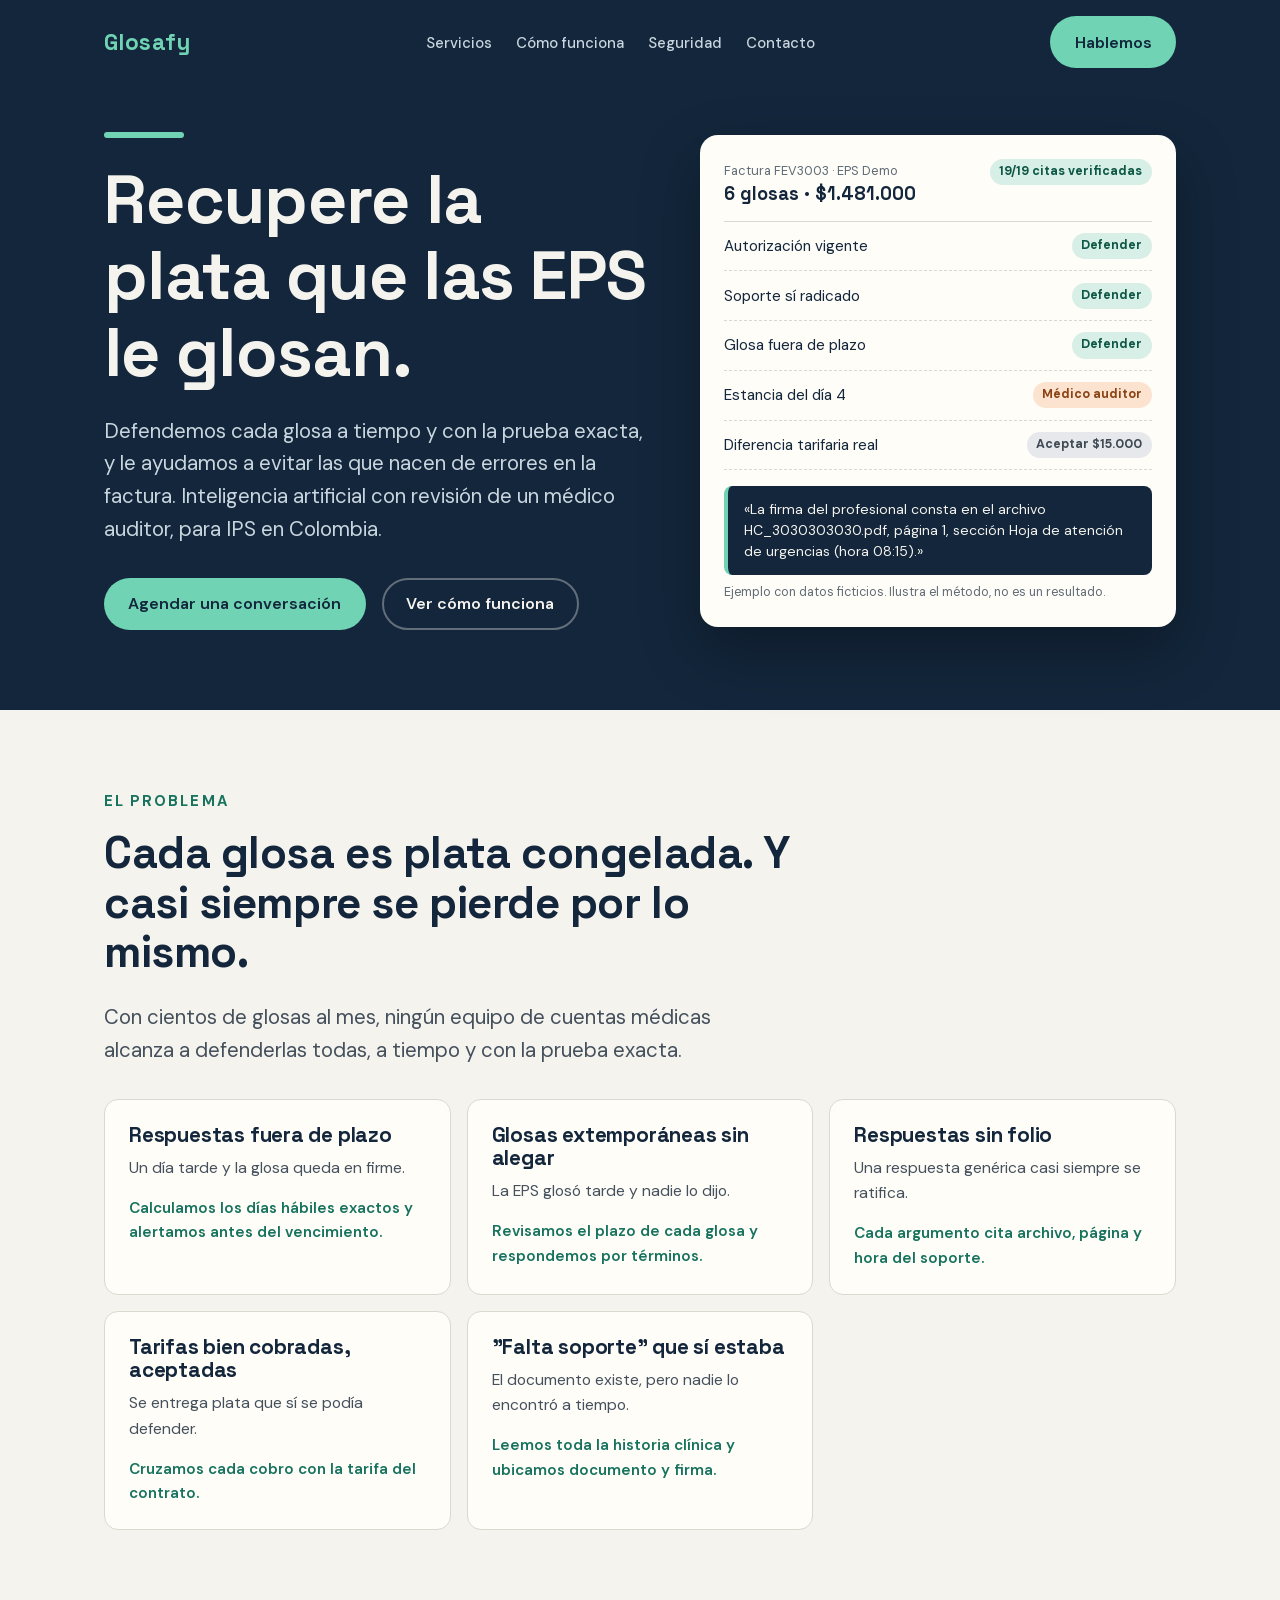
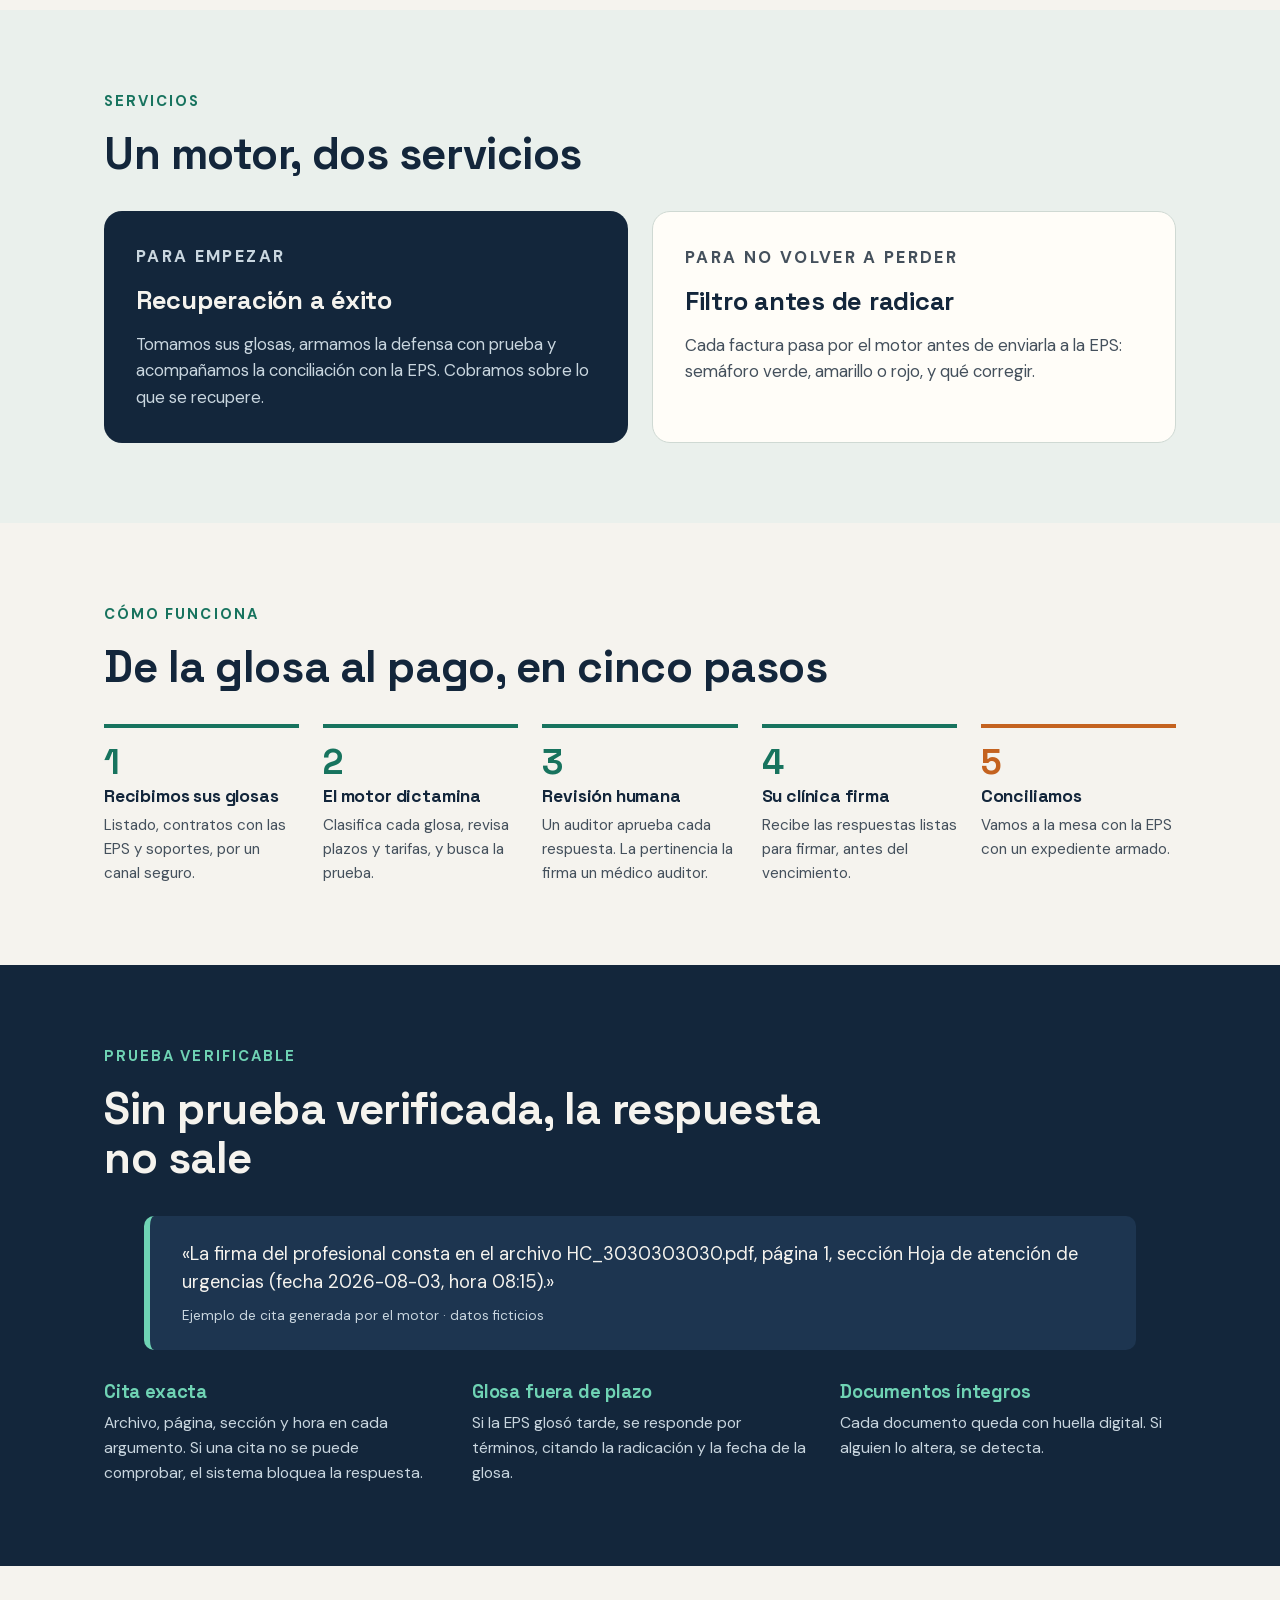
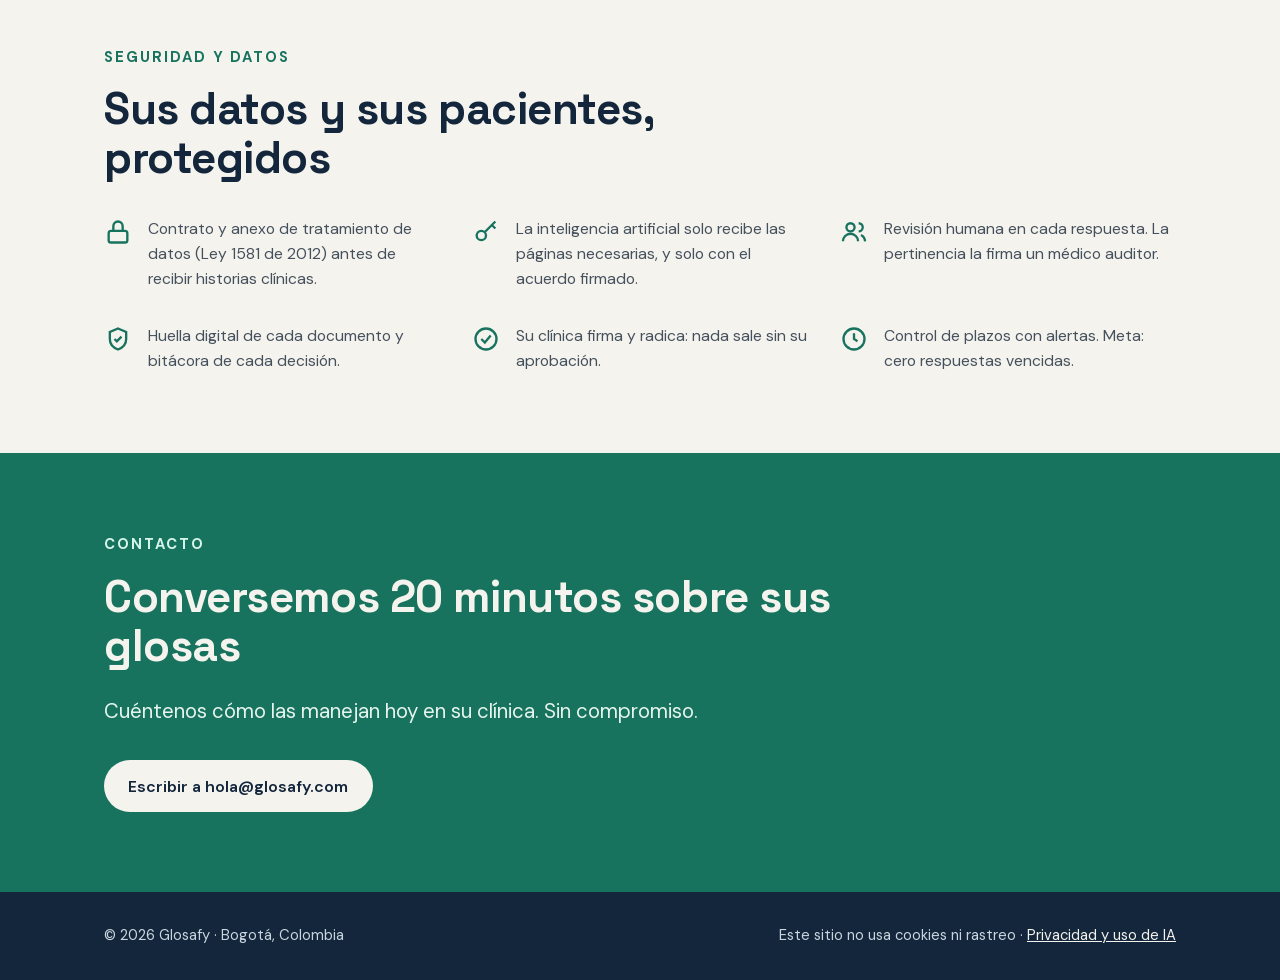
==== index.html @ 273a91f9 "Sitio web de Glosafy v1 Co-Authored-By: Claude Opus 5.5 <noreply@anthropic.com>" ====
<!doctype html>
<html lang="es-CO">
<head>
<meta charset="utf-8">
<meta name="viewport" content="width=device-width, initial-scale=1">
<meta http-equiv="Content-Security-Policy" content="default-src 'self'; img-src 'self' data:; font-src 'self'; style-src 'self'; script-src 'none'; object-src 'none'; base-uri 'self'; form-action 'none'">
<meta name="referrer" content="strict-origin-when-cross-origin">
<title>Glosafy · Recuperación y prevención de glosas para IPS</title>
<meta name="description" content="Glosafy ayuda a clínicas y hospitales de Colombia a defender sus glosas a tiempo y con prueba exacta, y a evitar las que nacen de errores en la factura. Inteligencia artificial con revisión de médico auditor.">
<meta property="og:title" content="Glosafy · Recupere la plata que las EPS le glosan">
<meta property="og:description" content="Auditoría de glosas con inteligencia artificial y médico auditor para IPS en Colombia.">
<meta property="og:type" content="website">
<meta property="og:url" content="https://glosafy.com/">
<meta property="og:locale" content="es_CO">
<link rel="canonical" href="https://glosafy.com/">
<link rel="icon" href="favicon.svg" type="image/svg+xml">
<link rel="preload" href="fonts/SpaceGrotesk-latin.woff2" as="font" type="font/woff2" crossorigin>
<link rel="stylesheet" href="styles.css">
</head>
<body>
<a class="skip" href="#contenido">Saltar al contenido</a>

<header class="site-header">
  <nav class="wrap nav" aria-label="Principal">
    <a class="logo" href="/" aria-label="Glosafy, inicio">Glosafy</a>
    <ul>
      <li><a href="#servicios">Servicios</a></li>
      <li><a href="#como-funciona">Cómo funciona</a></li>
      <li><a href="#seguridad">Seguridad</a></li>
      <li><a href="#contacto">Contacto</a></li>
    </ul>
    <a class="btn btn-primary" href="#contacto">Hablemos</a>
  </nav>
</header>

<main id="contenido">
  <section class="hero" aria-labelledby="titulo">
    <div class="wrap hero-grid">
      <div>
        <div class="bar" aria-hidden="true"></div>
        <h1 id="titulo">Recupere la plata que las EPS le glosan.</h1>
        <p class="lead">Defendemos cada glosa a tiempo y con la prueba exacta, y le ayudamos a evitar las que nacen de errores en la factura. Inteligencia artificial con revisión de un médico auditor, para IPS en Colombia.</p>
        <div class="hero-ctas">
          <a class="btn btn-primary" href="#contacto">Agendar una conversación</a>
          <a class="btn btn-ghost" href="#como-funciona">Ver cómo funciona</a>
        </div>
      </div>

      <figure class="card-demo" aria-label="Ejemplo ilustrativo de un dictamen de glosas, con datos ficticios">
        <header>
          <div>
            <div class="tag">Factura FEV3003 · EPS Demo</div>
            <div class="amount">6 glosas · $1.481.000</div>
          </div>
          <span class="chip chip-ok">19/19 citas verificadas</span>
        </header>
        <div class="demo-row"><span>Autorización vigente</span><span class="chip chip-ok">Defender</span></div>
        <div class="demo-row"><span>Soporte sí radicado</span><span class="chip chip-ok">Defender</span></div>
        <div class="demo-row"><span>Glosa fuera de plazo</span><span class="chip chip-ok">Defender</span></div>
        <div class="demo-row"><span>Estancia del día 4</span><span class="chip chip-med">Médico auditor</span></div>
        <div class="demo-row"><span>Diferencia tarifaria real</span><span class="chip chip-acc">Aceptar $15.000</span></div>
        <div class="cite">«La firma del profesional consta en el archivo HC_3030303030.pdf, página 1, sección Hoja de atención de urgencias (hora 08:15).»</div>
        <figcaption class="note">Ejemplo con datos ficticios. Ilustra el método, no es un resultado.</figcaption>
      </figure>
    </div>
  </section>

  <section aria-labelledby="problema">
    <div class="wrap">
      <p class="eyebrow">El problema</p>
      <h2 id="problema">Cada glosa es plata congelada. Y casi siempre se pierde por lo mismo.</h2>
      <p class="lead">Con cientos de glosas al mes, ningún equipo de cuentas médicas alcanza a defenderlas todas, a tiempo y con la prueba exacta.</p>
      <div class="fails">
        <article class="fail"><h3>Respuestas fuera de plazo</h3><p>Un día tarde y la glosa queda en firme.</p><p class="fix">Calculamos los días hábiles exactos y alertamos antes del vencimiento.</p></article>
        <article class="fail"><h3>Glosas extemporáneas sin alegar</h3><p>La EPS glosó tarde y nadie lo dijo.</p><p class="fix">Revisamos el plazo de cada glosa y respondemos por términos.</p></article>
        <article class="fail"><h3>Respuestas sin folio</h3><p>Una respuesta genérica casi siempre se ratifica.</p><p class="fix">Cada argumento cita archivo, página y hora del soporte.</p></article>
        <article class="fail"><h3>Tarifas bien cobradas, aceptadas</h3><p>Se entrega plata que sí se podía defender.</p><p class="fix">Cruzamos cada cobro con la tarifa del contrato.</p></article>
        <article class="fail"><h3>"Falta soporte" que sí estaba</h3><p>El documento existe, pero nadie lo encontró a tiempo.</p><p class="fix">Leemos toda la historia clínica y ubicamos documento y firma.</p></article>
      </div>
    </div>
  </section>

  <section class="mint" id="servicios" aria-labelledby="servicios-t">
    <div class="wrap">
      <p class="eyebrow">Servicios</p>
      <h2 id="servicios-t">Un motor, dos servicios</h2>
      <div class="services">
        <article class="service dark">
          <p class="eyebrow">Para empezar</p>
          <h3>Recuperación a éxito</h3>
          <p>Tomamos sus glosas, armamos la defensa con prueba y acompañamos la conciliación con la EPS. Cobramos sobre lo que se recupere.</p>
        </article>
        <article class="service light">
          <p class="eyebrow">Para no volver a perder</p>
          <h3>Filtro antes de radicar</h3>
          <p>Cada factura pasa por el motor antes de enviarla a la EPS: semáforo verde, amarillo o rojo, y qué corregir.</p>
        </article>
      </div>
    </div>
  </section>

  <section id="como-funciona" aria-labelledby="como-t">
    <div class="wrap">
      <p class="eyebrow">Cómo funciona</p>
      <h2 id="como-t">De la glosa al pago, en cinco pasos</h2>
      <ol class="steps">
        <li><h3>Recibimos sus glosas</h3><p>Listado, contratos con las EPS y soportes, por un canal seguro.</p></li>
        <li><h3>El motor dictamina</h3><p>Clasifica cada glosa, revisa plazos y tarifas, y busca la prueba.</p></li>
        <li><h3>Revisión humana</h3><p>Un auditor aprueba cada respuesta. La pertinencia la firma un médico auditor.</p></li>
        <li><h3>Su clínica firma</h3><p>Recibe las respuestas listas para firmar, antes del vencimiento.</p></li>
        <li><h3>Conciliamos</h3><p>Vamos a la mesa con la EPS con un expediente armado.</p></li>
      </ol>
    </div>
  </section>

  <section class="dark" aria-labelledby="prueba-t">
    <div class="wrap">
      <p class="eyebrow">Prueba verificable</p>
      <h2 id="prueba-t">Sin prueba verificada, la respuesta no sale</h2>
      <blockquote class="quote">«La firma del profesional consta en el archivo HC_3030303030.pdf, página 1, sección Hoja de atención de urgencias (fecha 2026-08-03, hora 08:15).»<small>Ejemplo de cita generada por el motor · datos ficticios</small></blockquote>
      <div class="proof-grid">
        <div><h3>Cita exacta</h3><p>Archivo, página, sección y hora en cada argumento. Si una cita no se puede comprobar, el sistema bloquea la respuesta.</p></div>
        <div><h3>Glosa fuera de plazo</h3><p>Si la EPS glosó tarde, se responde por términos, citando la radicación y la fecha de la glosa.</p></div>
        <div><h3>Documentos íntegros</h3><p>Cada documento queda con huella digital. Si alguien lo altera, se detecta.</p></div>
      </div>
    </div>
  </section>

  <section id="seguridad" aria-labelledby="seg-t">
    <div class="wrap">
      <p class="eyebrow">Seguridad y datos</p>
      <h2 id="seg-t">Sus datos y sus pacientes, protegidos</h2>
      <div class="trust">
        <div><svg viewBox="0 0 24 24" fill="none" stroke="currentColor" stroke-width="2" aria-hidden="true"><rect x="4" y="11" width="16" height="10" rx="2"/><path d="M8 11V7a4 4 0 0 1 8 0v4"/></svg><p>Contrato y anexo de tratamiento de datos (Ley 1581 de 2012) antes de recibir historias clínicas.</p></div>
        <div><svg viewBox="0 0 24 24" fill="none" stroke="currentColor" stroke-width="2" aria-hidden="true"><circle cx="8" cy="15" r="4"/><path d="M11 12l9-9M17 6l3 3"/></svg><p>La inteligencia artificial solo recibe las páginas necesarias, y solo con el acuerdo firmado.</p></div>
        <div><svg viewBox="0 0 24 24" fill="none" stroke="currentColor" stroke-width="2" aria-hidden="true"><circle cx="9" cy="8" r="3.5"/><path d="M2.5 20a6.5 6.5 0 0 1 13 0M16 4.5a3.5 3.5 0 0 1 0 7M18 14.5a6.5 6.5 0 0 1 3.5 5.5"/></svg><p>Revisión humana en cada respuesta. La pertinencia la firma un médico auditor.</p></div>
        <div><svg viewBox="0 0 24 24" fill="none" stroke="currentColor" stroke-width="2" aria-hidden="true"><path d="M12 3l7 3v6c0 4.5-3 7.5-7 9-4-1.5-7-4.5-7-9V6z"/><path d="M9 12l2 2 4-4"/></svg><p>Huella digital de cada documento y bitácora de cada decisión.</p></div>
        <div><svg viewBox="0 0 24 24" fill="none" stroke="currentColor" stroke-width="2" aria-hidden="true"><circle cx="12" cy="12" r="9"/><path d="M8 12l3 3 5-6"/></svg><p>Su clínica firma y radica: nada sale sin su aprobación.</p></div>
        <div><svg viewBox="0 0 24 24" fill="none" stroke="currentColor" stroke-width="2" aria-hidden="true"><circle cx="12" cy="12" r="9"/><path d="M12 7v5l3 2"/></svg><p>Control de plazos con alertas. Meta: cero respuestas vencidas.</p></div>
      </div>
    </div>
  </section>

  <section class="cta" id="contacto" aria-labelledby="contacto-t">
    <div class="wrap">
      <p class="eyebrow eyebrow-light">Contacto</p>
      <h2 id="contacto-t">Conversemos 20 minutos sobre sus glosas</h2>
      <p class="lead">Cuéntenos cómo las manejan hoy en su clínica. Sin compromiso.</p>
      <div class="cta-row">
        <a class="btn btn-primary" href="mailto:hola@glosafy.com?subject=Conversaci%C3%B3n%20sobre%20glosas">Escribir a hola@glosafy.com</a>
      </div>
    </div>
  </section>
</main>

<footer class="site-footer">
  <div class="wrap">
    <span>© 2026 Glosafy · Bogotá, Colombia</span>
    <span>Este sitio no usa cookies ni rastreo · <a href="privacidad.html">Privacidad y uso de IA</a></span>
  </div>
</footer>
</body>
</html>
---- styles.css ----
@font-face { font-family: "Space Grotesk"; src: url("fonts/SpaceGrotesk-latin.woff2") format("woff2"); font-weight: 500 700; font-display: swap; }
@font-face { font-family: "DM Sans"; src: url("fonts/DMSans-latin.woff2") format("woff2"); font-weight: 400 700; font-display: swap; }

:root {
  /* color */
  --navy: #13263B;
  --navy-2: #1D3550;
  --cream: #F5F3EE;
  --paper: #FFFDF8;
  --mint-bg: #EAF0EC;
  --teal: #17735E;
  --teal-dark: #126150;
  --mint: #6FD3B4;
  --orange: #C4621F;
  --text: #13263B;
  --text-2: #44505C;
  --text-muted: #5F6B76;
  --on-dark: #F5F3EE;
  --on-dark-2: #C9D6DF;
  --line: #DCD8CE;
  /* type */
  --font-display: "Space Grotesk", Arial, sans-serif;
  --font-body: "DM Sans", Arial, sans-serif;
  --fs-hero: clamp(2.4rem, 5.5vw, 4.25rem);
  --fs-h2: clamp(1.8rem, 3.6vw, 2.75rem);
  --fs-h3: 1.3rem;
  --fs-lead: clamp(1.1rem, 1.6vw, 1.3rem);
  --fs-body: 1.05rem;
  --fs-small: 0.92rem;
  /* space */
  --s-1: 0.5rem; --s-2: 1rem; --s-3: 1.5rem; --s-4: 2rem; --s-5: 3rem; --s-6: 5rem;
  --radius: 14px;
  --max: 1120px;
}

* { box-sizing: border-box; }
html { scroll-behavior: smooth; }
@media (prefers-reduced-motion: reduce) { html { scroll-behavior: auto; } }
body { margin: 0; font-family: var(--font-body); font-size: var(--fs-body); line-height: 1.6; color: var(--text); background: var(--cream); -webkit-font-smoothing: antialiased; }
h1, h2, h3 { font-family: var(--font-display); line-height: 1.12; margin: 0; letter-spacing: -0.01em; }
p { margin: 0; }
a { color: var(--teal); }
img, svg { max-width: 100%; }
:focus-visible { outline: 3px solid var(--mint); outline-offset: 3px; border-radius: 4px; }

.skip { position: absolute; left: -9999px; top: 0; background: var(--navy); color: var(--on-dark); padding: var(--s-1) var(--s-2); z-index: 10; }
.skip:focus { left: var(--s-2); top: var(--s-2); }

.wrap { width: 100%; max-width: var(--max); margin: 0 auto; padding: 0 var(--s-3); }
.eyebrow { font-size: var(--fs-small); font-weight: 700; letter-spacing: 0.14em; text-transform: uppercase; color: var(--teal); margin-bottom: var(--s-2); }
.dark .eyebrow { color: var(--mint); }
.lead { font-size: var(--fs-lead); color: var(--text-2); max-width: 40rem; }
section { padding: var(--s-6) 0; }
section h2 { font-size: var(--fs-h2); margin-bottom: var(--s-3); max-width: 46rem; }

/* buttons */
.btn { display: inline-flex; align-items: center; gap: 0.5rem; font: 600 1rem var(--font-body); text-decoration: none; padding: 0.85rem 1.4rem; border-radius: 999px; border: 2px solid transparent; transition: transform .15s ease, background .15s ease; }
.btn:hover { transform: translateY(-1px); }
.btn-primary { background: var(--mint); color: var(--navy); }
.btn-primary:hover { background: #8CE0C6; }
.btn-ghost { color: var(--on-dark); border-color: rgba(245,243,238,.35); }
.btn-ghost:hover { border-color: var(--on-dark); }
.btn-teal { background: var(--teal); color: var(--on-dark); }
.btn-teal:hover { background: var(--teal-dark); }

/* header */
.site-header { background: var(--navy); color: var(--on-dark); }
.nav { display: flex; align-items: center; justify-content: space-between; padding-top: var(--s-2); padding-bottom: var(--s-2); gap: var(--s-3); }
.logo { font: 700 1.4rem var(--font-display); color: var(--mint); text-decoration: none; letter-spacing: 0.02em; }
.nav ul { display: flex; gap: var(--s-3); list-style: none; margin: 0; padding: 0; }
.nav ul a { color: var(--on-dark-2); text-decoration: none; font-size: var(--fs-small); font-weight: 500; }
.nav ul a:hover { color: var(--on-dark); }
@media (max-width: 760px) { .nav ul { display: none; } }

/* hero */
.hero { background: var(--navy); color: var(--on-dark); padding: var(--s-5) 0 var(--s-6); }
.hero-grid { display: grid; grid-template-columns: 1.15fr 1fr; gap: var(--s-5); align-items: center; }
.hero h1 { font-size: var(--fs-hero); color: var(--on-dark); }
.hero .lead { color: var(--on-dark-2); margin-top: var(--s-3); }
.hero-ctas { display: flex; flex-wrap: wrap; gap: var(--s-2); margin-top: var(--s-4); }
.bar { width: 80px; height: 6px; border-radius: 3px; background: var(--mint); margin-bottom: var(--s-3); }
@media (max-width: 900px) { .hero-grid { grid-template-columns: 1fr; } }

/* product card (hero) */
.card-demo { background: var(--paper); color: var(--text); border-radius: 18px; padding: var(--s-3); box-shadow: 0 24px 60px rgba(0,0,0,.28); }
.card-demo header { display: flex; justify-content: space-between; align-items: baseline; gap: var(--s-2); border-bottom: 1px solid var(--line); padding-bottom: var(--s-2); }
.card-demo .tag { font-size: 0.8rem; color: var(--text-muted); }
.card-demo .amount { font: 700 1.15rem var(--font-display); }
.chip { display: inline-block; font-size: 0.78rem; font-weight: 700; padding: 0.2rem 0.6rem; border-radius: 999px; }
.chip-ok { background: #D7EFE6; color: #0E5745; }
.chip-med { background: #FBE3CF; color: #8A4314; }
.chip-acc { background: #E6E8EB; color: #3F4A55; }
.demo-row { display: flex; justify-content: space-between; align-items: center; gap: var(--s-2); padding: 0.7rem 0; border-bottom: 1px dashed var(--line); font-size: 0.95rem; }
.demo-row:last-of-type { border-bottom: none; }
.cite { margin-top: var(--s-2); background: var(--navy); color: var(--on-dark); border-left: 4px solid var(--mint); border-radius: 8px; padding: 0.8rem 1rem; font-size: 0.88rem; line-height: 1.5; }
.card-demo .note { font-size: 0.78rem; color: var(--text-muted); margin-top: var(--s-1); }

/* problem list */
.fails { display: grid; grid-template-columns: repeat(auto-fit, minmax(260px, 1fr)); gap: var(--s-2); margin-top: var(--s-4); }
.fail { background: var(--paper); border: 1px solid var(--line); border-radius: var(--radius); padding: var(--s-3); }
.fail h3 { font-size: var(--fs-h3); margin-bottom: var(--s-1); }
.fail p { color: var(--text-2); font-size: 0.98rem; }
.fail .fix { margin-top: var(--s-2); color: var(--teal); font-weight: 600; font-size: 0.95rem; }

/* services */
.mint { background: var(--mint-bg); }
.services { display: grid; grid-template-columns: 1fr 1fr; gap: var(--s-3); margin-top: var(--s-4); }
.service { border-radius: 18px; padding: var(--s-4); }
.service h3 { font-size: 1.6rem; margin-bottom: var(--s-2); }
.service p { font-size: 1.05rem; }
.service.dark { background: var(--navy); color: var(--on-dark); }
.service.dark p { color: var(--on-dark-2); }
.service.light { background: var(--paper); border: 1px solid #CFD9D3; }
.service.light p { color: var(--text-2); }
@media (max-width: 760px) { .services { grid-template-columns: 1fr; } }

/* steps */
.steps { list-style: none; padding: 0; margin: var(--s-4) 0 0; display: grid; grid-template-columns: repeat(5, 1fr); gap: var(--s-3); counter-reset: s; }
.steps li { border-top: 4px solid var(--teal); padding-top: var(--s-2); counter-increment: s; }
.steps li::before { content: counter(s); display: block; font: 700 2.2rem var(--font-display); color: var(--teal); line-height: 1; margin-bottom: var(--s-1); }
.steps li:last-child { border-color: var(--orange); }
.steps li:last-child::before { color: var(--orange); }
.steps h3 { font-size: 1.1rem; margin-bottom: 0.35rem; }
.steps p { color: var(--text-2); font-size: 0.95rem; }
@media (max-width: 900px) { .steps { grid-template-columns: 1fr 1fr; } }
@media (max-width: 520px) { .steps { grid-template-columns: 1fr; } }

/* proof */
.dark { background: var(--navy); color: var(--on-dark); }
.dark h2 { color: var(--on-dark); }
.dark .lead { color: var(--on-dark-2); }
.quote { background: var(--navy-2); border-left: 6px solid var(--mint); border-radius: 10px; padding: var(--s-3) var(--s-4); font-size: 1.15rem; line-height: 1.55; margin-top: var(--s-4); }
.quote small { display: block; color: var(--on-dark-2); font-size: 0.85rem; margin-top: var(--s-1); }
.proof-grid { display: grid; grid-template-columns: repeat(3, 1fr); gap: var(--s-4); margin-top: var(--s-4); }
.proof-grid h3 { color: var(--mint); font-size: 1.15rem; margin-bottom: var(--s-1); }
.proof-grid p { color: var(--on-dark-2); font-size: 0.98rem; }
@media (max-width: 760px) { .proof-grid { grid-template-columns: 1fr; } }

/* trust */
.trust { display: grid; grid-template-columns: repeat(3, 1fr); gap: var(--s-4); margin-top: var(--s-4); }
.trust div { display: flex; gap: var(--s-2); align-items: flex-start; }
.trust svg { flex: none; width: 28px; height: 28px; color: var(--teal); margin-top: 2px; }
.trust p { color: var(--text-2); font-size: 0.98rem; }
@media (max-width: 900px) { .trust { grid-template-columns: 1fr 1fr; } }
@media (max-width: 560px) { .trust { grid-template-columns: 1fr; } }

/* cta */
.cta { background: var(--teal); color: var(--on-dark); text-align: left; }
.cta h2 { color: var(--on-dark); }
.cta .lead { color: #E6F4EE; }
.cta .btn-primary { background: var(--cream); }
.cta .btn-ghost { border-color: rgba(245,243,238,.5); }
.cta-row { display: flex; flex-wrap: wrap; gap: var(--s-2); margin-top: var(--s-4); }

/* footer */
.site-footer { background: var(--navy); color: var(--on-dark-2); padding: var(--s-4) 0; font-size: var(--fs-small); }
.site-footer .wrap { display: flex; flex-wrap: wrap; justify-content: space-between; gap: var(--s-2); }
.site-footer a { color: var(--on-dark); }

/* legal page */
.legal { padding: var(--s-5) 0; }
.legal h1 { font-size: var(--fs-h2); margin-bottom: var(--s-3); }
.legal h2 { font-size: 1.3rem; margin: var(--s-4) 0 var(--s-1); }
.legal p, .legal li { color: var(--text-2); max-width: 46rem; }
.legal p + p { margin-top: var(--s-1); }
.eyebrow-light { color: #D6F5EA; }
.chip { white-space: nowrap; }
.card-demo { margin: 0; }
.hero-grid > * { min-width: 0; }
.cite { overflow-wrap: anywhere; }
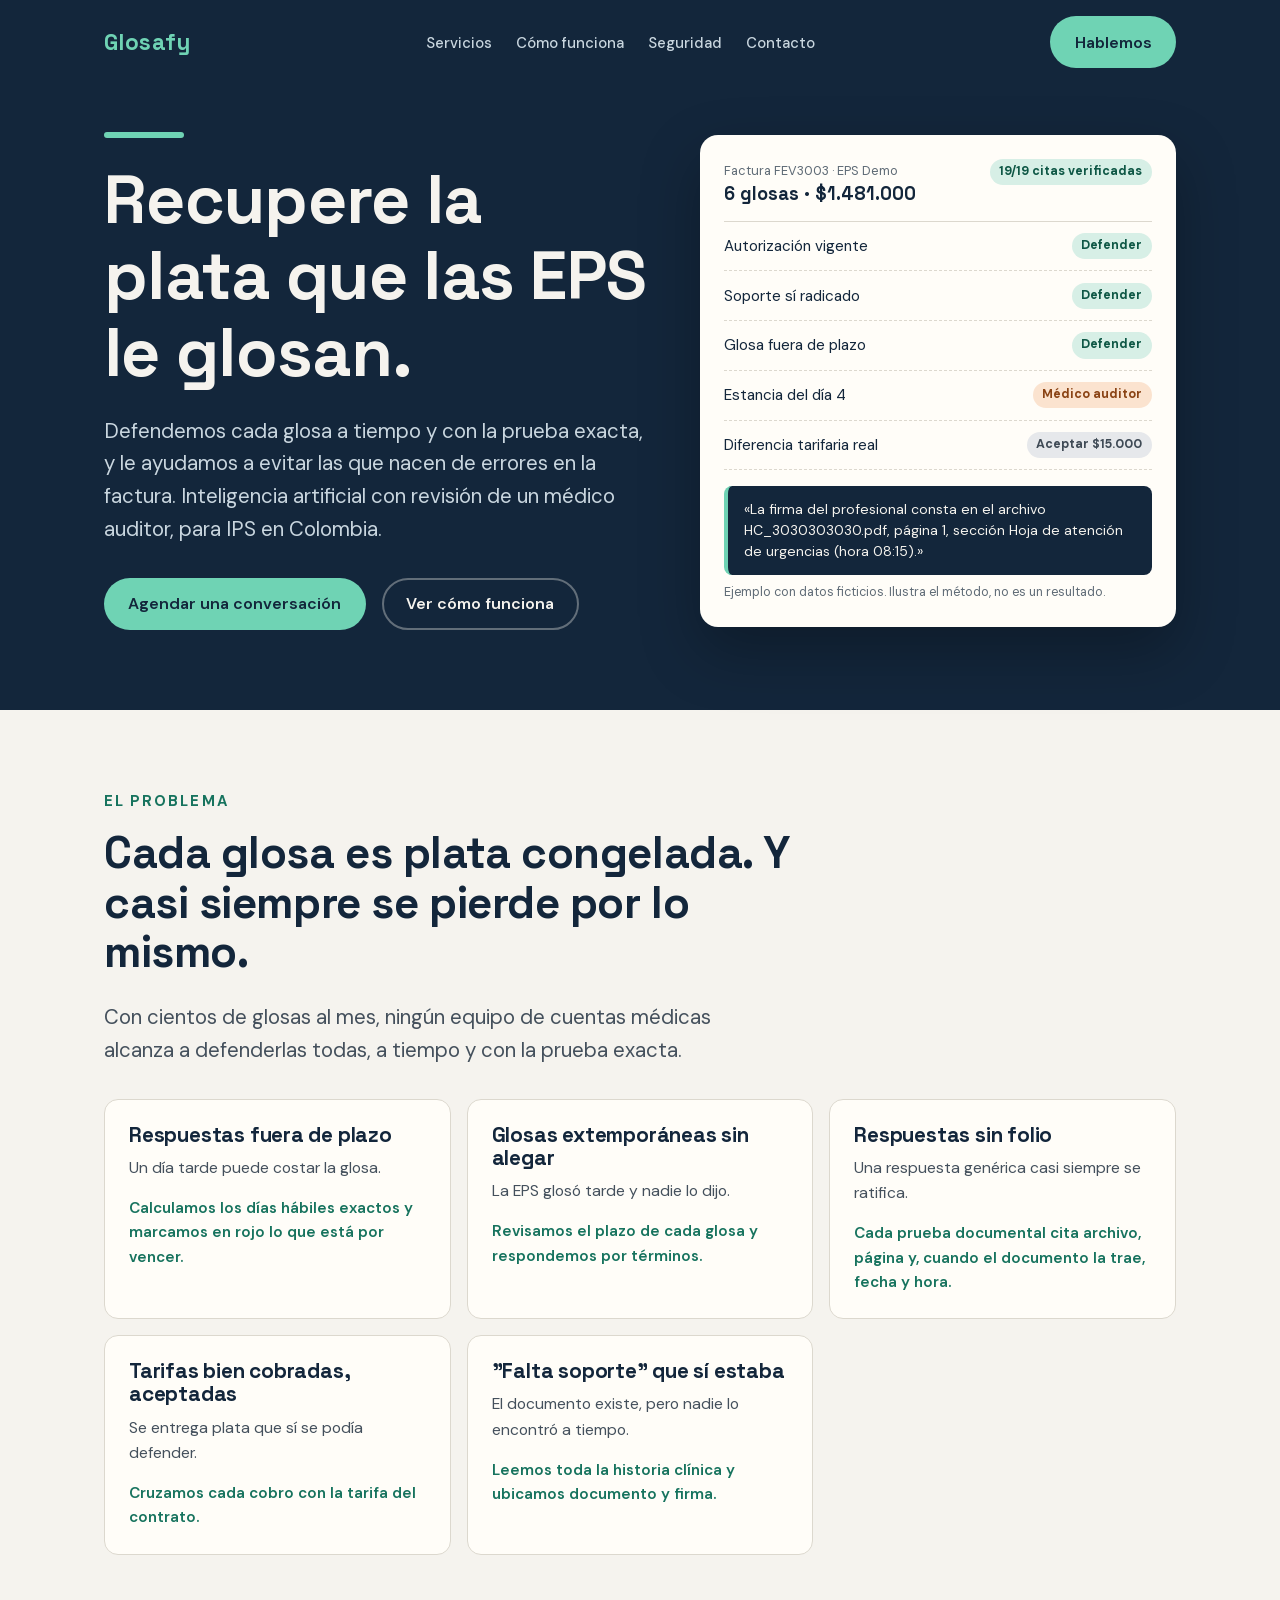
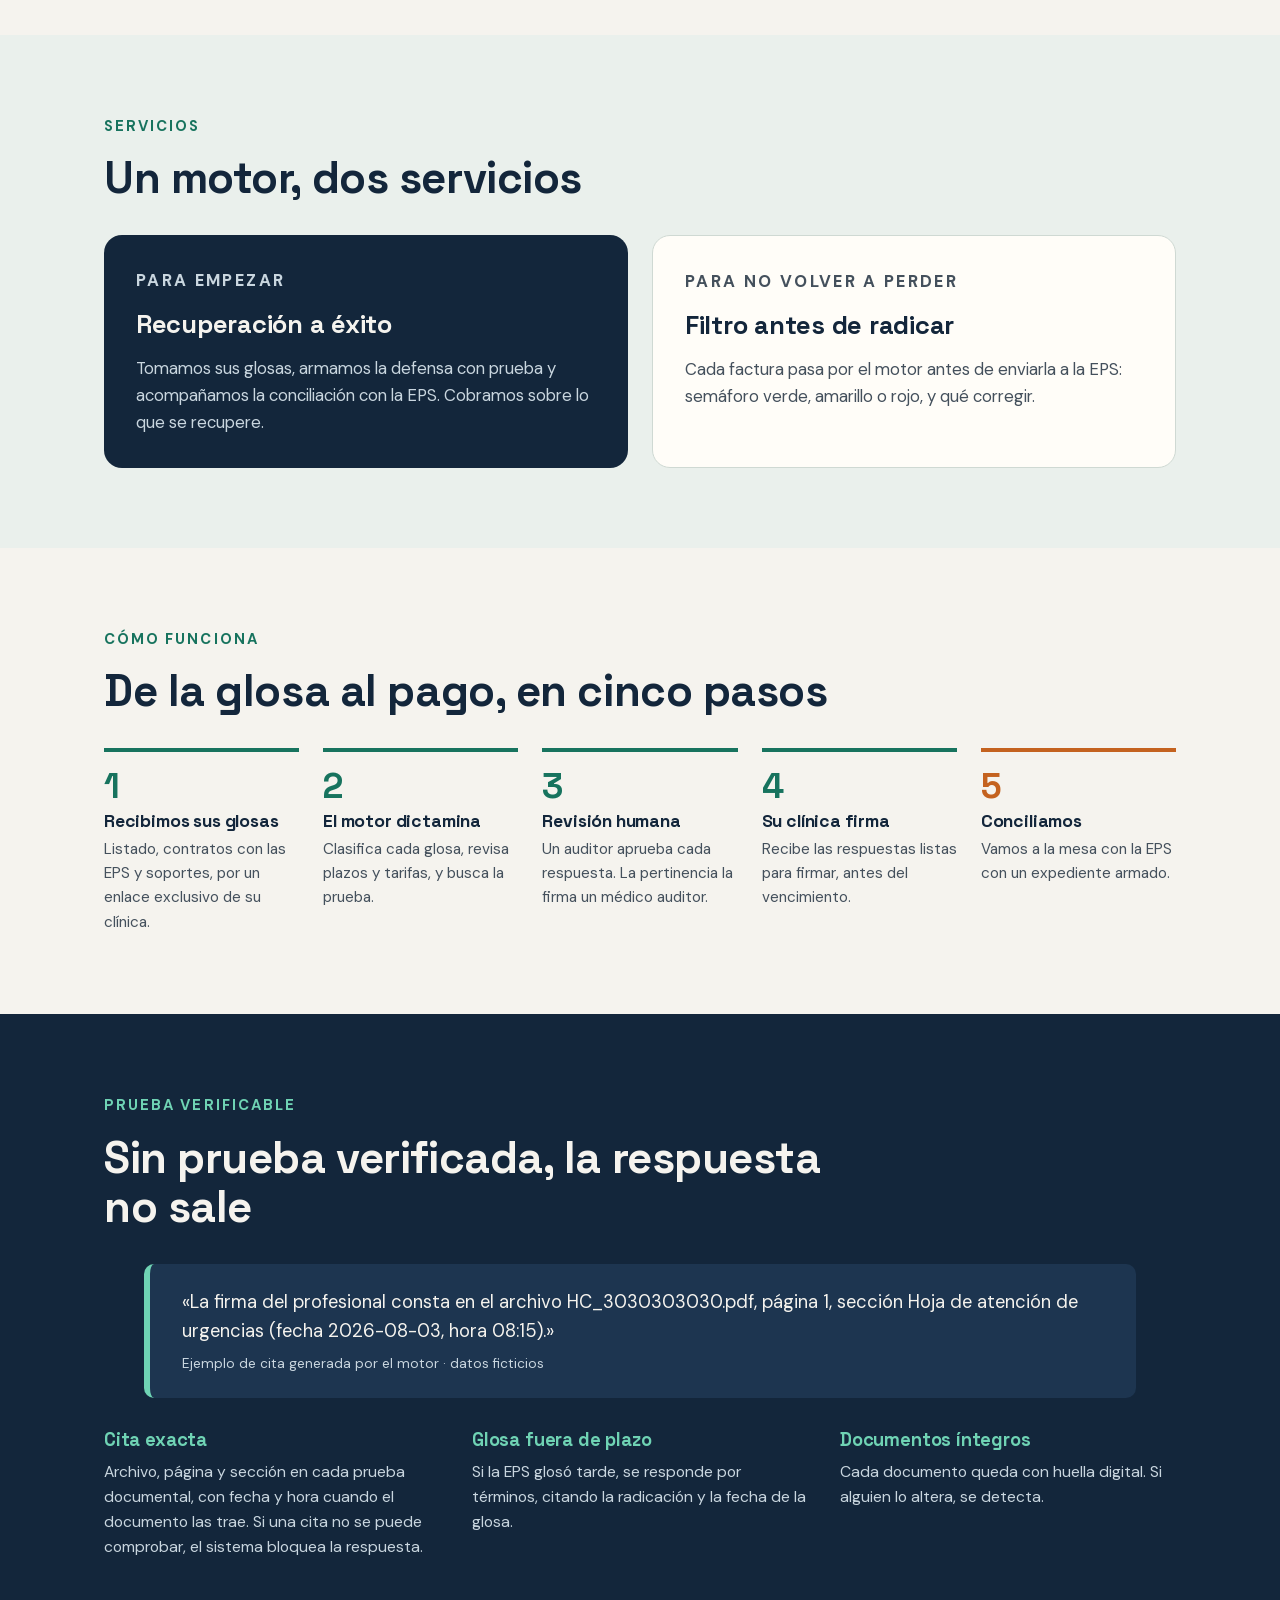
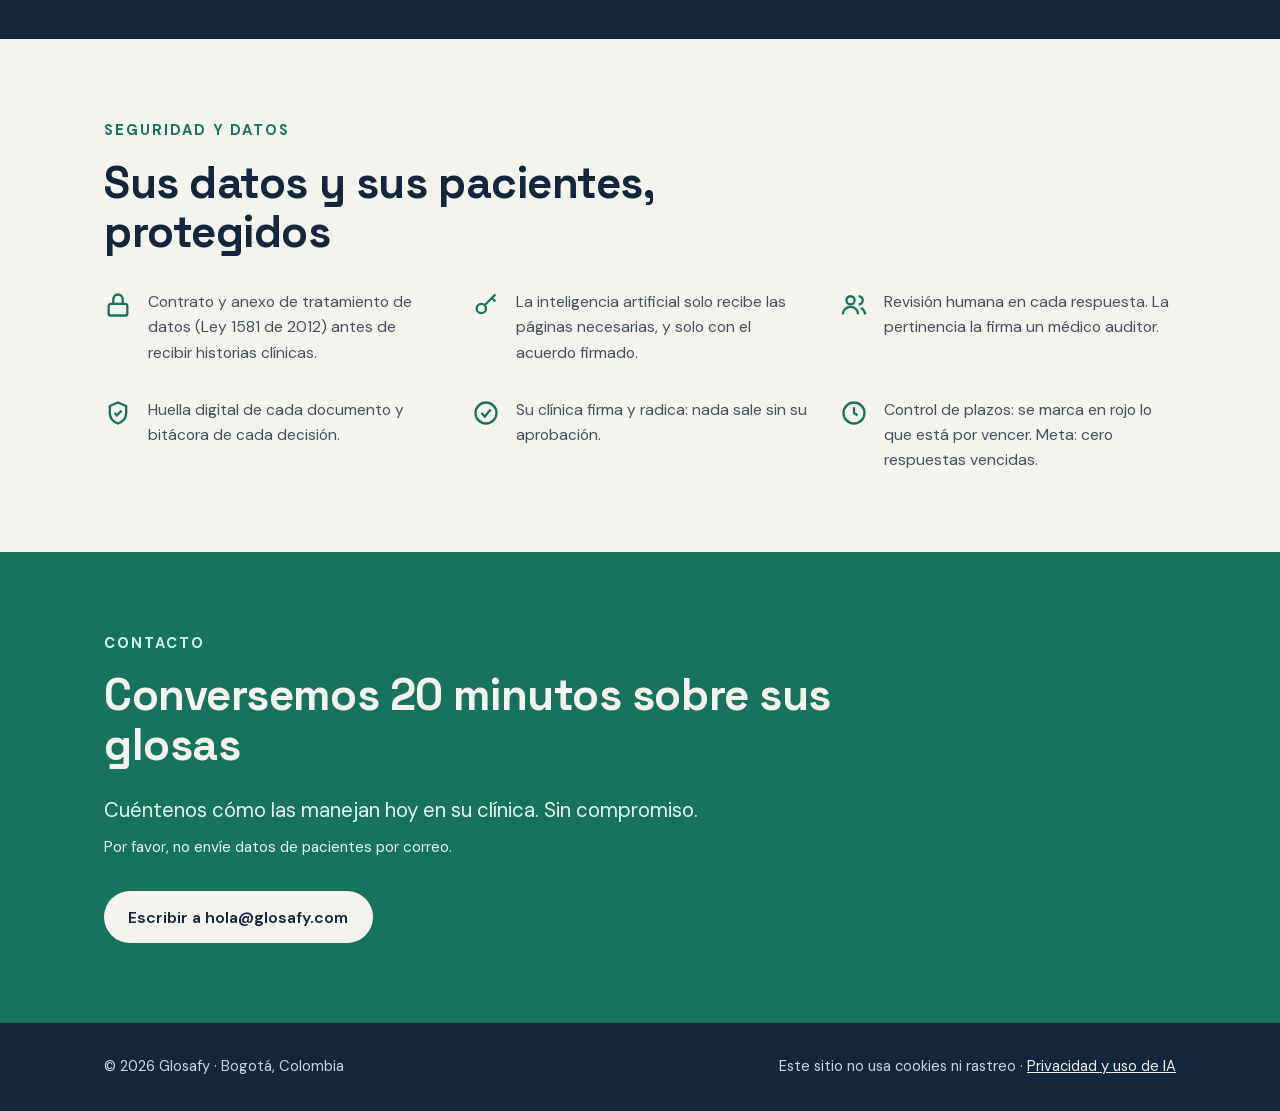
==== commit f592b537: "Ajustes de texto según revisión técnica de Pipe (2026-10-11) Co-Authored-By: Claude Opus 5.5 <norepl" ====
--- a/index.html
+++ b/index.html
@@ -71,9 +71,9 @@
       <h2 id="problema">Cada glosa es plata congelada. Y casi siempre se pierde por lo mismo.</h2>
       <p class="lead">Con cientos de glosas al mes, ningún equipo de cuentas médicas alcanza a defenderlas todas, a tiempo y con la prueba exacta.</p>
       <div class="fails">
-        <article class="fail"><h3>Respuestas fuera de plazo</h3><p>Un día tarde y la glosa queda en firme.</p><p class="fix">Calculamos los días hábiles exactos y alertamos antes del vencimiento.</p></article>
+        <article class="fail"><h3>Respuestas fuera de plazo</h3><p>Un día tarde puede costar la glosa.</p><p class="fix">Calculamos los días hábiles exactos y marcamos en rojo lo que está por vencer.</p></article>
         <article class="fail"><h3>Glosas extemporáneas sin alegar</h3><p>La EPS glosó tarde y nadie lo dijo.</p><p class="fix">Revisamos el plazo de cada glosa y respondemos por términos.</p></article>
-        <article class="fail"><h3>Respuestas sin folio</h3><p>Una respuesta genérica casi siempre se ratifica.</p><p class="fix">Cada argumento cita archivo, página y hora del soporte.</p></article>
+        <article class="fail"><h3>Respuestas sin folio</h3><p>Una respuesta genérica casi siempre se ratifica.</p><p class="fix">Cada prueba documental cita archivo, página y, cuando el documento la trae, fecha y hora.</p></article>
         <article class="fail"><h3>Tarifas bien cobradas, aceptadas</h3><p>Se entrega plata que sí se podía defender.</p><p class="fix">Cruzamos cada cobro con la tarifa del contrato.</p></article>
         <article class="fail"><h3>"Falta soporte" que sí estaba</h3><p>El documento existe, pero nadie lo encontró a tiempo.</p><p class="fix">Leemos toda la historia clínica y ubicamos documento y firma.</p></article>
       </div>
@@ -104,7 +104,7 @@
       <p class="eyebrow">Cómo funciona</p>
       <h2 id="como-t">De la glosa al pago, en cinco pasos</h2>
       <ol class="steps">
-        <li><h3>Recibimos sus glosas</h3><p>Listado, contratos con las EPS y soportes, por un canal seguro.</p></li>
+        <li><h3>Recibimos sus glosas</h3><p>Listado, contratos con las EPS y soportes, por un enlace exclusivo de su clínica.</p></li>
         <li><h3>El motor dictamina</h3><p>Clasifica cada glosa, revisa plazos y tarifas, y busca la prueba.</p></li>
         <li><h3>Revisión humana</h3><p>Un auditor aprueba cada respuesta. La pertinencia la firma un médico auditor.</p></li>
         <li><h3>Su clínica firma</h3><p>Recibe las respuestas listas para firmar, antes del vencimiento.</p></li>
@@ -119,7 +119,7 @@
       <h2 id="prueba-t">Sin prueba verificada, la respuesta no sale</h2>
       <blockquote class="quote">«La firma del profesional consta en el archivo HC_3030303030.pdf, página 1, sección Hoja de atención de urgencias (fecha 2026-08-03, hora 08:15).»<small>Ejemplo de cita generada por el motor · datos ficticios</small></blockquote>
       <div class="proof-grid">
-        <div><h3>Cita exacta</h3><p>Archivo, página, sección y hora en cada argumento. Si una cita no se puede comprobar, el sistema bloquea la respuesta.</p></div>
+        <div><h3>Cita exacta</h3><p>Archivo, página y sección en cada prueba documental, con fecha y hora cuando el documento las trae. Si una cita no se puede comprobar, el sistema bloquea la respuesta.</p></div>
         <div><h3>Glosa fuera de plazo</h3><p>Si la EPS glosó tarde, se responde por términos, citando la radicación y la fecha de la glosa.</p></div>
         <div><h3>Documentos íntegros</h3><p>Cada documento queda con huella digital. Si alguien lo altera, se detecta.</p></div>
       </div>
@@ -136,7 +136,7 @@
         <div><svg viewBox="0 0 24 24" fill="none" stroke="currentColor" stroke-width="2" aria-hidden="true"><circle cx="9" cy="8" r="3.5"/><path d="M2.5 20a6.5 6.5 0 0 1 13 0M16 4.5a3.5 3.5 0 0 1 0 7M18 14.5a6.5 6.5 0 0 1 3.5 5.5"/></svg><p>Revisión humana en cada respuesta. La pertinencia la firma un médico auditor.</p></div>
         <div><svg viewBox="0 0 24 24" fill="none" stroke="currentColor" stroke-width="2" aria-hidden="true"><path d="M12 3l7 3v6c0 4.5-3 7.5-7 9-4-1.5-7-4.5-7-9V6z"/><path d="M9 12l2 2 4-4"/></svg><p>Huella digital de cada documento y bitácora de cada decisión.</p></div>
         <div><svg viewBox="0 0 24 24" fill="none" stroke="currentColor" stroke-width="2" aria-hidden="true"><circle cx="12" cy="12" r="9"/><path d="M8 12l3 3 5-6"/></svg><p>Su clínica firma y radica: nada sale sin su aprobación.</p></div>
-        <div><svg viewBox="0 0 24 24" fill="none" stroke="currentColor" stroke-width="2" aria-hidden="true"><circle cx="12" cy="12" r="9"/><path d="M12 7v5l3 2"/></svg><p>Control de plazos con alertas. Meta: cero respuestas vencidas.</p></div>
+        <div><svg viewBox="0 0 24 24" fill="none" stroke="currentColor" stroke-width="2" aria-hidden="true"><circle cx="12" cy="12" r="9"/><path d="M12 7v5l3 2"/></svg><p>Control de plazos: se marca en rojo lo que está por vencer. Meta: cero respuestas vencidas.</p></div>
       </div>
     </div>
   </section>
@@ -146,6 +146,7 @@
       <p class="eyebrow eyebrow-light">Contacto</p>
       <h2 id="contacto-t">Conversemos 20 minutos sobre sus glosas</h2>
       <p class="lead">Cuéntenos cómo las manejan hoy en su clínica. Sin compromiso.</p>
+      <p class="lead small-note">Por favor, no envíe datos de pacientes por correo.</p>
       <div class="cta-row">
         <a class="btn btn-primary" href="mailto:hola@glosafy.com?subject=Conversaci%C3%B3n%20sobre%20glosas">Escribir a hola@glosafy.com</a>
       </div>
--- a/styles.css
+++ b/styles.css
@@ -168,3 +168,4 @@
 .card-demo { margin: 0; }
 .hero-grid > * { min-width: 0; }
 .cite { overflow-wrap: anywhere; }
+.cta .small-note { font-size: 0.95rem; margin-top: var(--s-1); }
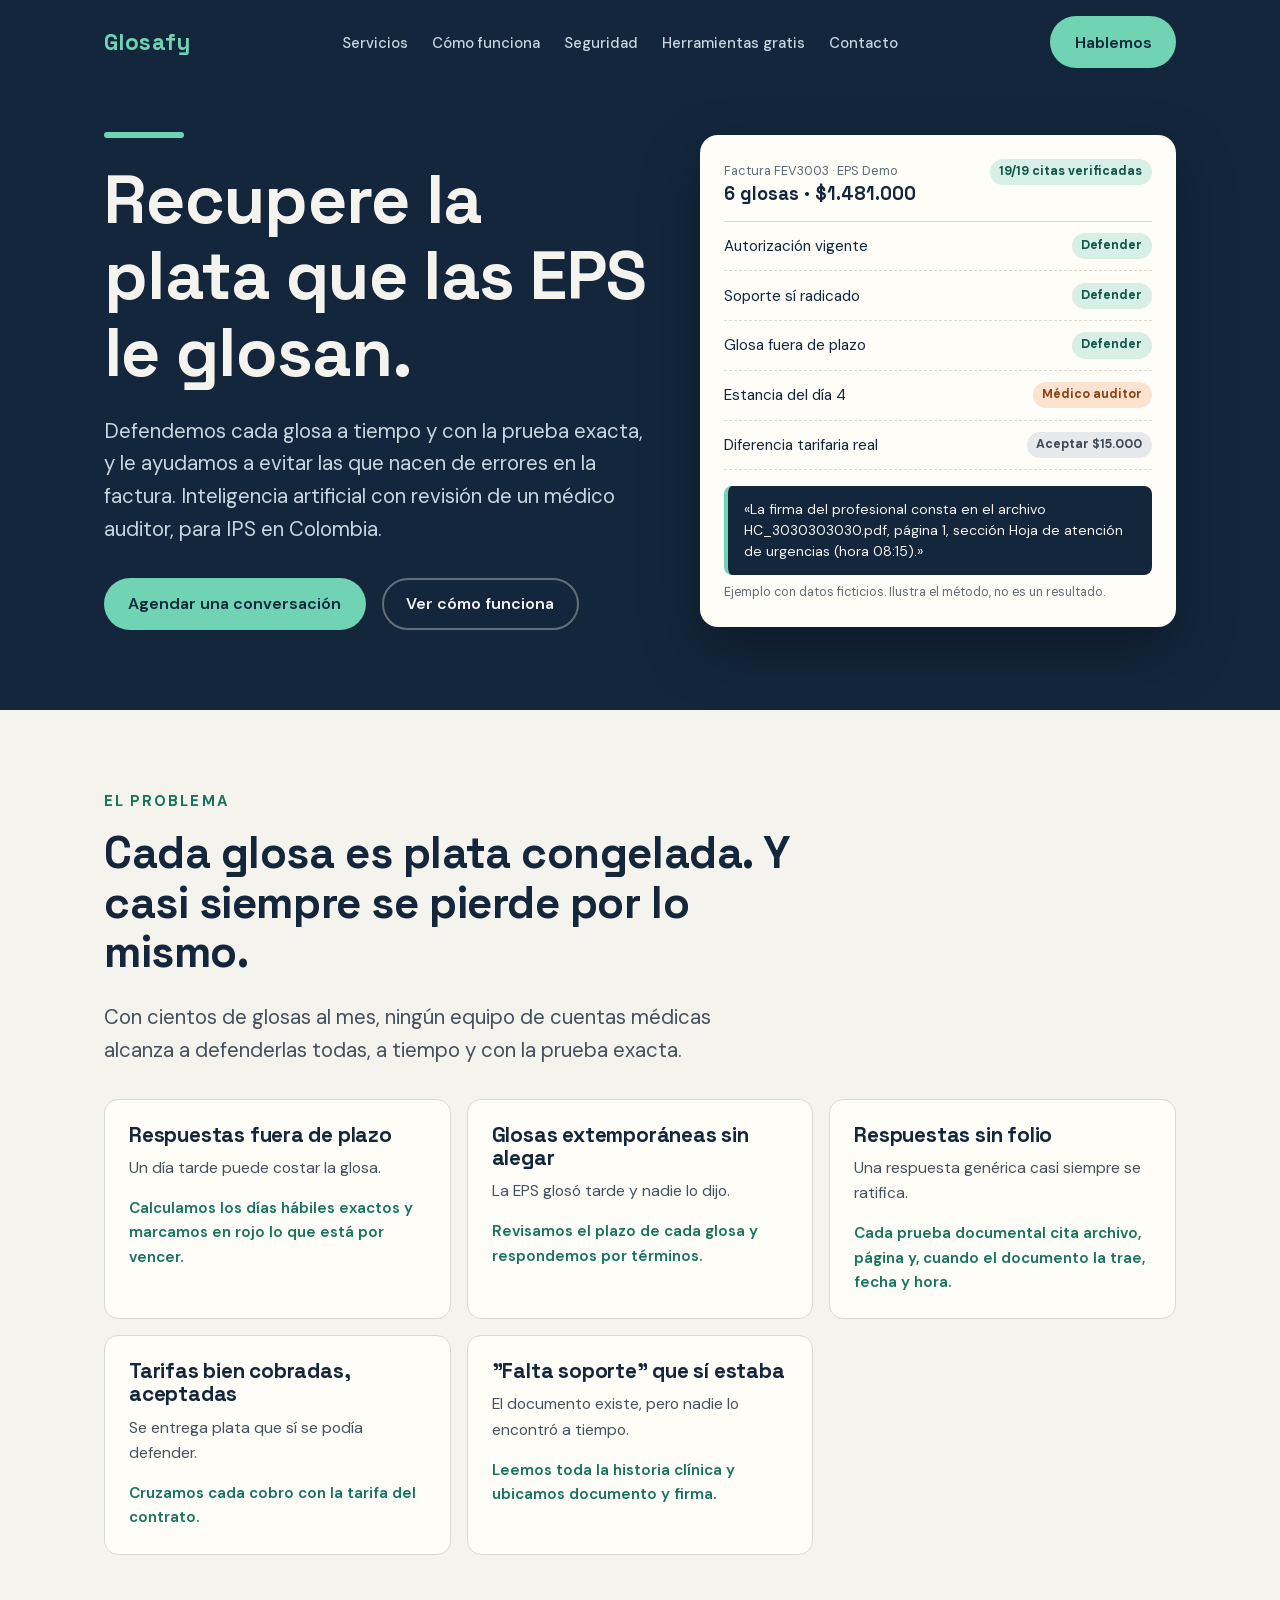
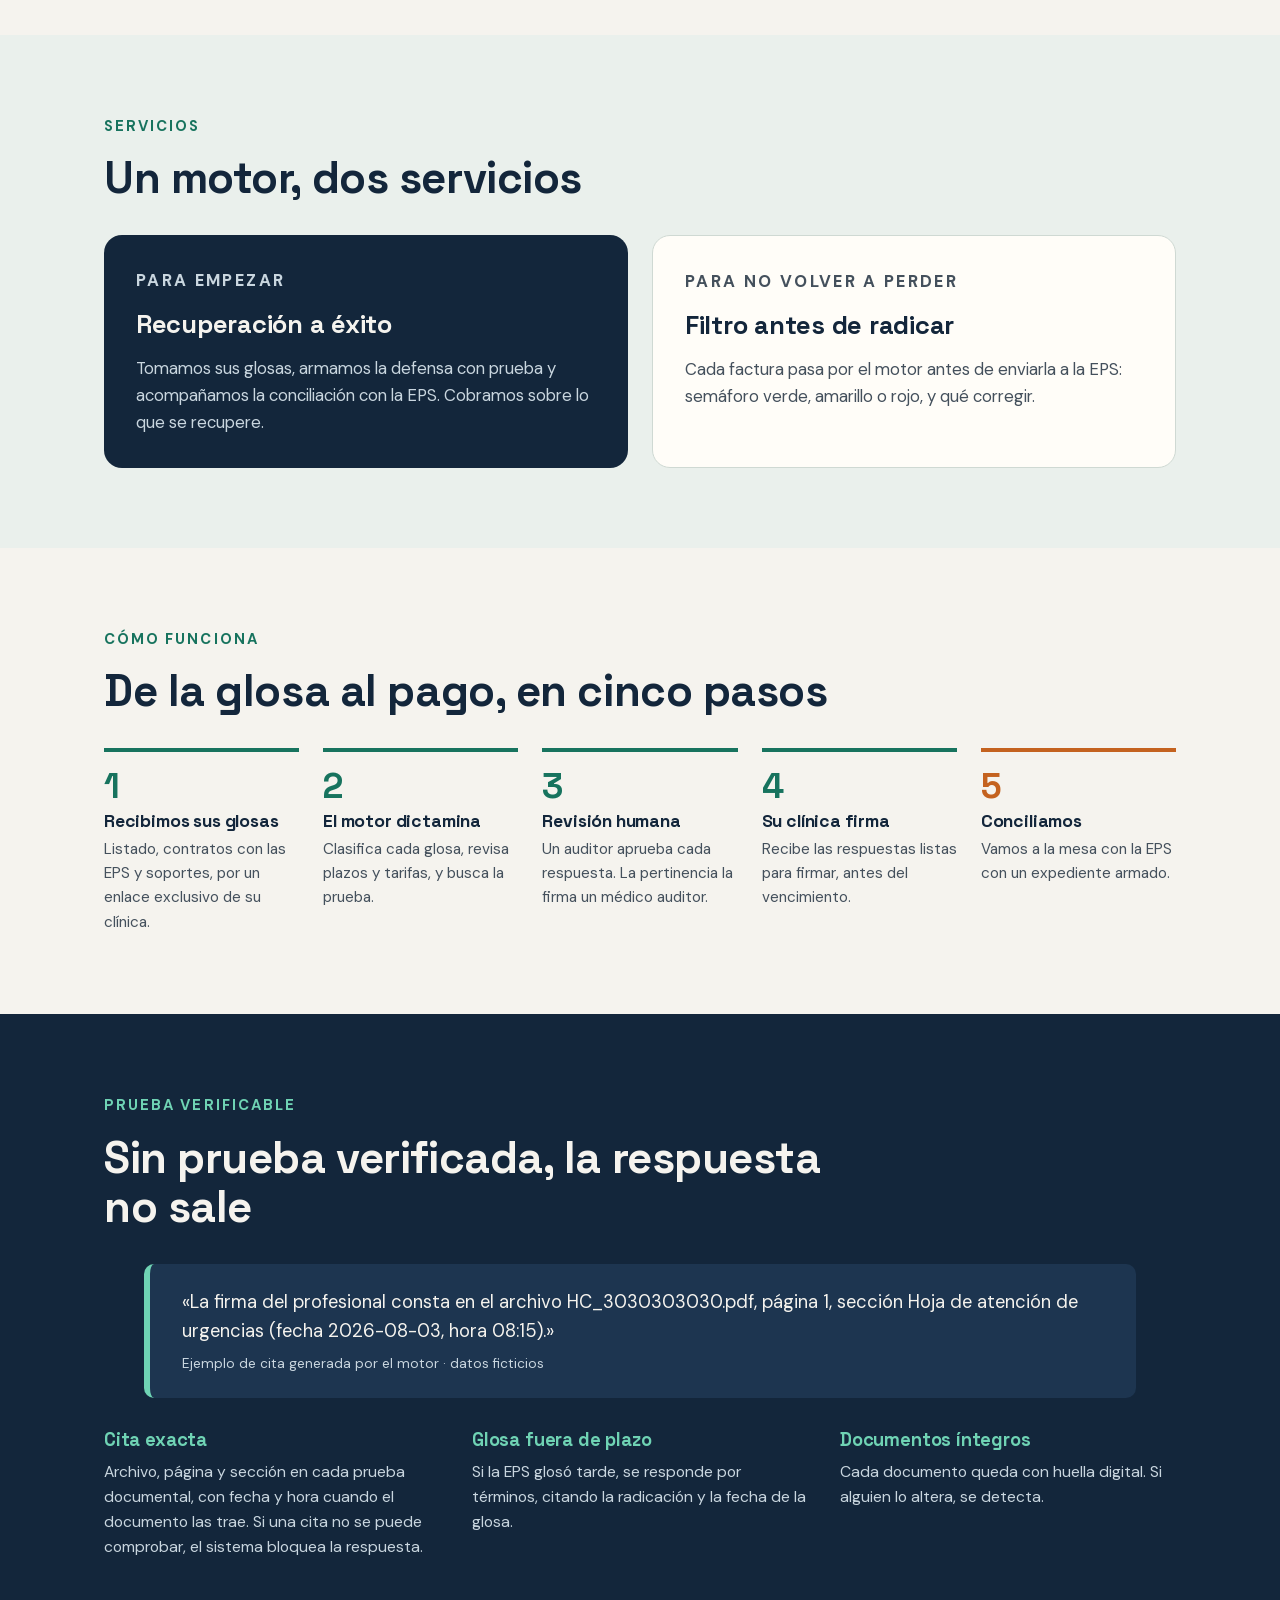
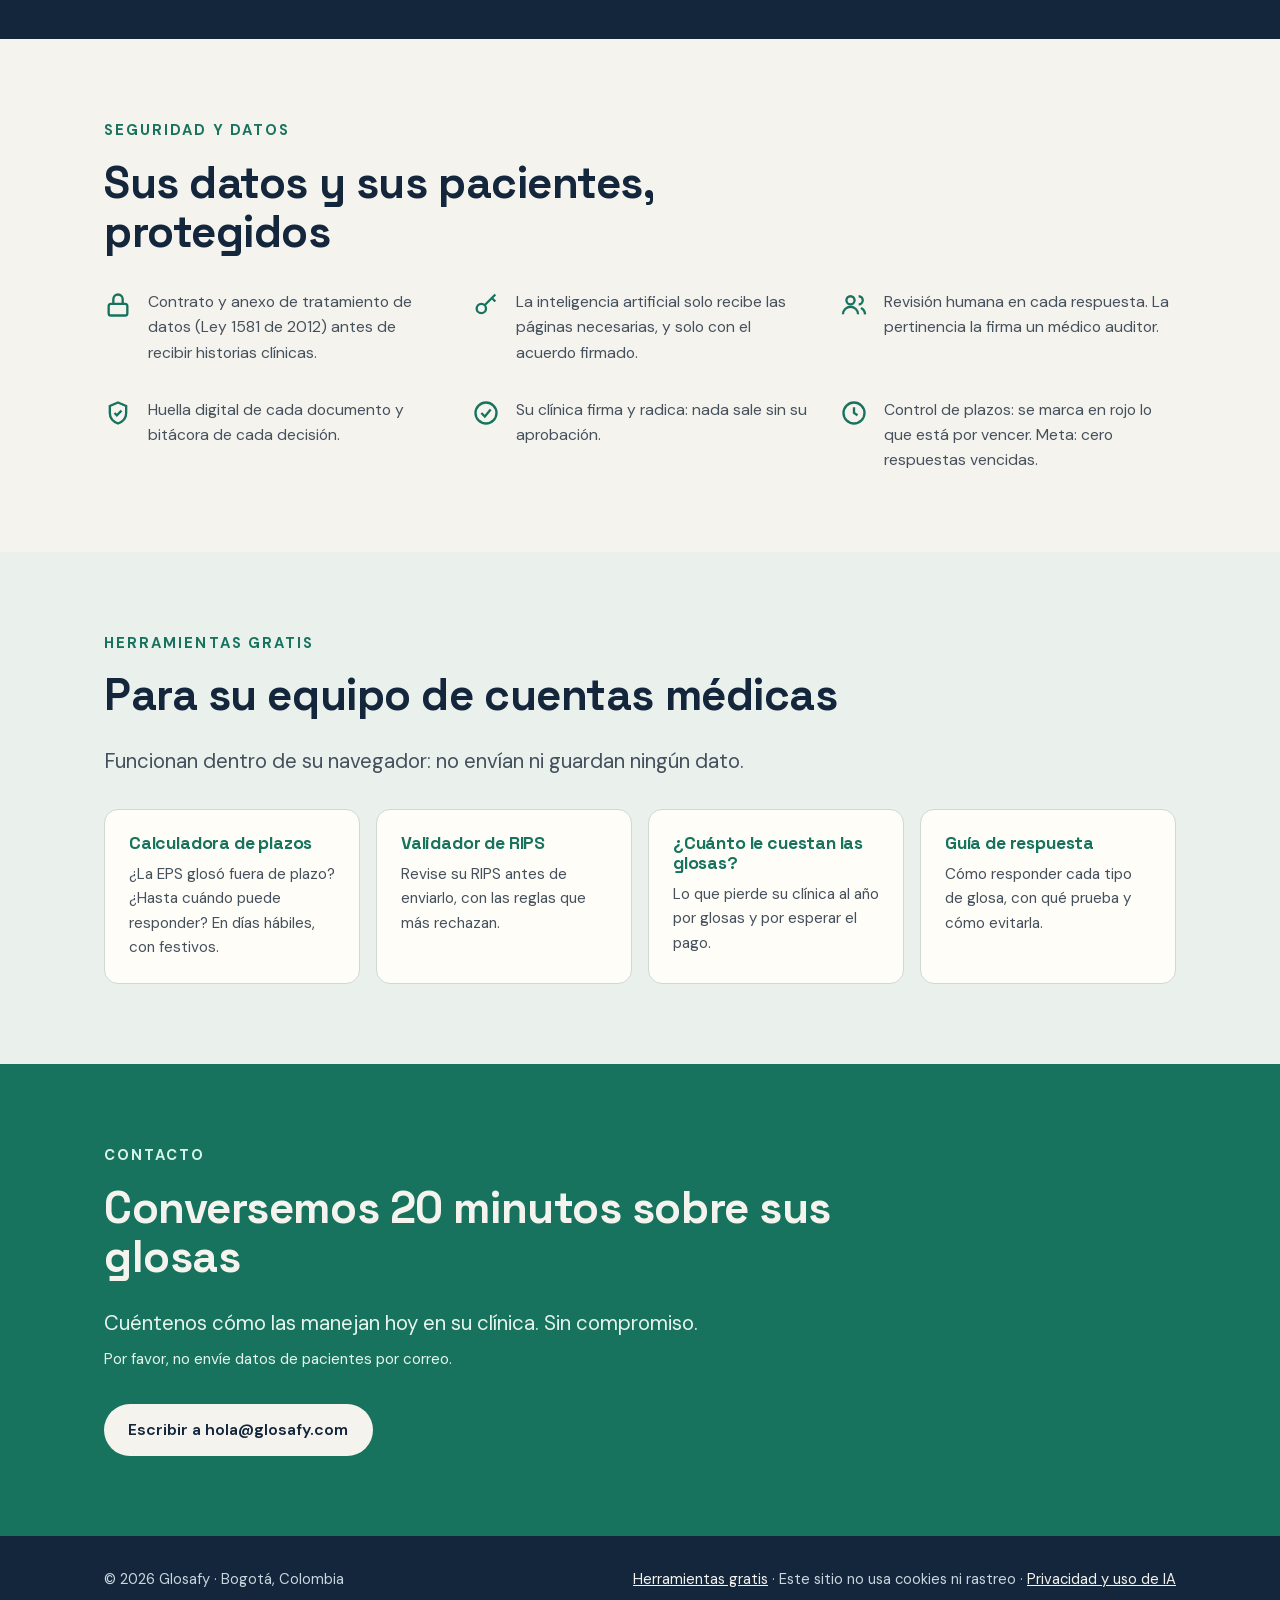
==== commit 1895eace: "Herramientas gratis para clínicas (calculadora de plazos, validador de RIPS, costo de glosas, guía) " ====
--- a/index.html
+++ b/index.html
@@ -27,6 +27,7 @@
       <li><a href="#servicios">Servicios</a></li>
       <li><a href="#como-funciona">Cómo funciona</a></li>
       <li><a href="#seguridad">Seguridad</a></li>
+      <li><a href="/herramientas/">Herramientas gratis</a></li>
       <li><a href="#contacto">Contacto</a></li>
     </ul>
     <a class="btn btn-primary" href="#contacto">Hablemos</a>
@@ -141,6 +142,20 @@
     </div>
   </section>
 
+  <section class="mint" id="herramientas" aria-labelledby="herr-t">
+    <div class="wrap">
+      <p class="eyebrow">Herramientas gratis</p>
+      <h2 id="herr-t">Para su equipo de cuentas médicas</h2>
+      <p class="lead">Funcionan dentro de su navegador: no envían ni guardan ningún dato.</p>
+      <div class="tools">
+        <a class="tool" href="/herramientas/calculadora"><h3>Calculadora de plazos</h3><p>¿La EPS glosó fuera de plazo? ¿Hasta cuándo puede responder? En días hábiles, con festivos.</p></a>
+        <a class="tool" href="/herramientas/validador-rips"><h3>Validador de RIPS</h3><p>Revise su RIPS antes de enviarlo, con las reglas que más rechazan.</p></a>
+        <a class="tool" href="/herramientas/costo-glosas"><h3>¿Cuánto le cuestan las glosas?</h3><p>Lo que pierde su clínica al año por glosas y por esperar el pago.</p></a>
+        <a class="tool" href="/herramientas/guia-glosas"><h3>Guía de respuesta</h3><p>Cómo responder cada tipo de glosa, con qué prueba y cómo evitarla.</p></a>
+      </div>
+    </div>
+  </section>
+
   <section class="cta" id="contacto" aria-labelledby="contacto-t">
     <div class="wrap">
       <p class="eyebrow eyebrow-light">Contacto</p>
@@ -157,7 +172,7 @@
 <footer class="site-footer">
   <div class="wrap">
     <span>© 2026 Glosafy · Bogotá, Colombia</span>
-    <span>Este sitio no usa cookies ni rastreo · <a href="privacidad.html">Privacidad y uso de IA</a></span>
+    <span><a href="/herramientas/">Herramientas gratis</a> · Este sitio no usa cookies ni rastreo · <a href="privacidad.html">Privacidad y uso de IA</a></span>
   </div>
 </footer>
 </body>
--- a/styles.css
+++ b/styles.css
@@ -169,3 +169,10 @@
 .hero-grid > * { min-width: 0; }
 .cite { overflow-wrap: anywhere; }
 .cta .small-note { font-size: 0.95rem; margin-top: var(--s-1); }
+
+/* herramientas */
+.tools { display: grid; grid-template-columns: repeat(auto-fit, minmax(230px, 1fr)); gap: var(--s-2); margin-top: var(--s-4); }
+.tool { display: block; text-decoration: none; color: var(--text); background: var(--paper); border: 1px solid #CFD9D3; border-radius: var(--radius); padding: var(--s-3); transition: transform .15s ease, border-color .15s ease; }
+.tool:hover { transform: translateY(-2px); border-color: var(--teal); }
+.tool h3 { font-size: 1.1rem; color: var(--teal); margin-bottom: var(--s-1); }
+.tool p { color: var(--text-2); font-size: 0.95rem; }
